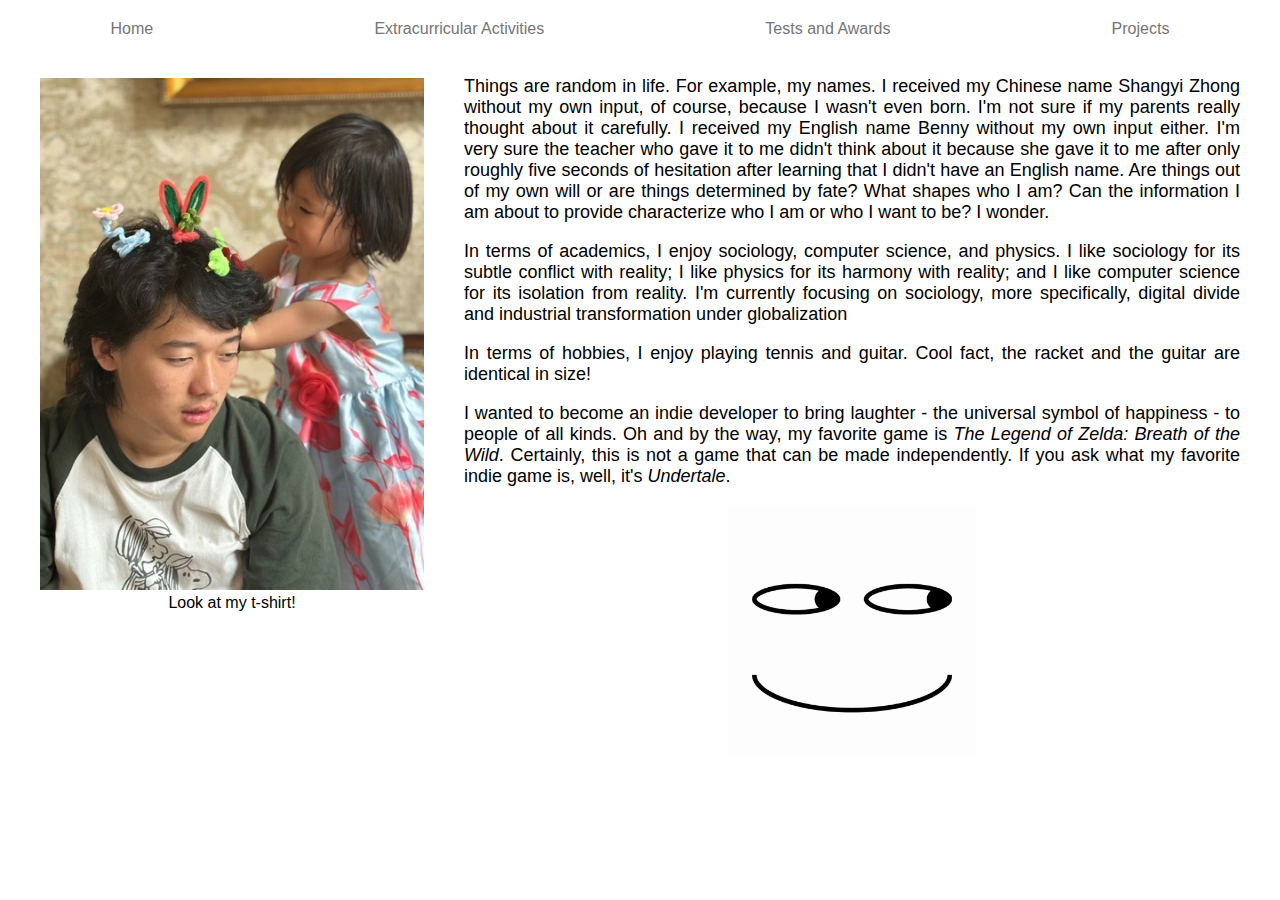
==== index.html @ 9cc28e73 "sus faces" ====
<!DOCTYPE html>
<html lang="en">
<head>
    <meta charset="UTF-8">
    <meta name="viewport" content="width=device-width, initial-scale=1.0">
    <title>Shangyi Zhong</title>
    <link rel="stylesheet" href="styles.css">
    <link rel="icon" type="image/x-icon" href="sus.gif">
</head>
<body>
    <nav class="navbar">
        <a href="index.html">Home</a>
        <a href="eca.html">Extracurricular Activities</a>
        <a href="awards.html">Tests and Awards</a>
        <a href="projects.html">Projects</a>
    </nav>

    <div class="container">
        <div class="l">
            <img src="me.jpg" alt="me" width="600">
            <figcaption>Look at my t-shirt!</figcaption>
        </div>
        
        <div class="r">
            <p>Things are random in life. For example, my names. I received my Chinese name Shangyi Zhong without my own input, of course, because I wasn't even born. I'm not sure if my parents really thought about it carefully. I received my English name Benny without my own input either. I'm very sure the teacher who gave it to me didn't think about it because she gave it to me after only roughly five seconds of hesitation after learning that I didn't have an English name. Are things out of my own will or are things determined by fate? What shapes who I am? Can the information I am about to provide characterize who I am or who I want to be? I wonder.</p>
            <p>In terms of academics, I enjoy sociology, computer science, and physics. I like sociology for its subtle conflict with reality; I like physics for its harmony with reality; and I like computer science for its isolation from reality. I'm currently focusing on sociology, more specifically, digital divide and industrial transformation under globalization</p>
            <p>In terms of hobbies, I enjoy playing tennis and guitar. Cool fact, the racket and the guitar are identical in size!</p>
            <p>I wanted to become an indie developer to bring laughter - the universal symbol of happiness - to people of all kinds. Oh and by the way, my favorite game is <i>The Legend of Zelda: Breath of the Wild</i>. Certainly, this is not a game that can be made independently. If you ask what my favorite indie game is, well, it's <i>Undertale</i>.</p>
            <!-- <p><b>The above contents are extremely cringe... No idea under what mental condition I wrote all these BS. QAQ</b></p> -->
            <img src="sus.gif" alt="Suspicious face" width="250">
        </div>
        
            
    </div>
</body>
</html>
---- styles.css ----
body {
    font-family: Arial, sans-serif;
    margin: 0;
    padding: 0;
}

.navbar {
    display: flex;
    justify-content: space-around; /* Distribute items evenly */
    background-color: white /* #f2f2f2 */; 
    padding: 10px 0;
}

.navbar a {
    text-decoration: none;
    color: #757575;
    padding: 10px 20px;
}

.navbar a:hover {
    background-color: rgb(218, 232, 251);
    border-radius: 5px;
    color: rgb(44, 103, 188);
}

.container {
    display: flex; /* Use flexbox for layout */
    align-items:flex-start; /* Center vertically */
}

.l {
    max-width: 30%; /* Adjust image width */
    margin-right: 40px; /* Space between image and text */
    margin-left: 40px;
    margin-top: 20px;
}

.l img {
    max-width: 100%;
}

.l figcaption {
    text-align: center;
}

.r {
    flex: 1; /* Allow paragraph to grow */
    margin-right: 40px;
}

.r p {
    
    font-size: large;
    text-align: justify;
}

.r img {
    display: block;
    margin-left: auto;
    margin-right: auto;
    
}

.pjl {
    margin-left: 40px;
    margin-right: 40px;
    text-align: justify;
}
.pjl a {
    /* font-family: 'Times New Roman', Times, serif; */
    font-size: x-large;
    
}

.pjl li {
    font-size: x-large;
}

.ddd {
    margin-left: 300px;
    margin-right: 300px;
    font-family: 'Times New Roman', Times, serif;
    text-align: justify;
}

.tb {
    border:1px solid black;
    border-collapse: collapse;
    border-left: none;
    border-right: none;
}

.tb th {
    border:1px solid black;
    border-collapse: collapse;
    border-left: none;
    border-right: none;
}

.tb td {
    border-left: none;
    border-right: none;
}

.ddd img {
    max-width: 100%;
    text-align: center;
}

.ddd figcaption {
    text-align: center;
}

.center {
    display: block;
    margin-left: auto;
    margin-right: auto;
    width: 50%;
}

.tb2{
    border:1px solid black;
    border-collapse: collapse;
    border-left: none;
    border-right: none;
}

.tb2 th {
    border:1px solid black;
    border-collapse: collapse;
    border-left: none;
    border-right: none;
}

.tb2 td {
    border:1px solid black;
    border-collapse: collapse;
    border-left: none;
    border-right: none;
}



/* .tb2, th, td{
    border-left: none;
    border-right: none;
} */

/* .tb2 th tb {
    border:1px solid black;
    border-collapse: collapse;
    border-left: none;
    border-right: none;
} */
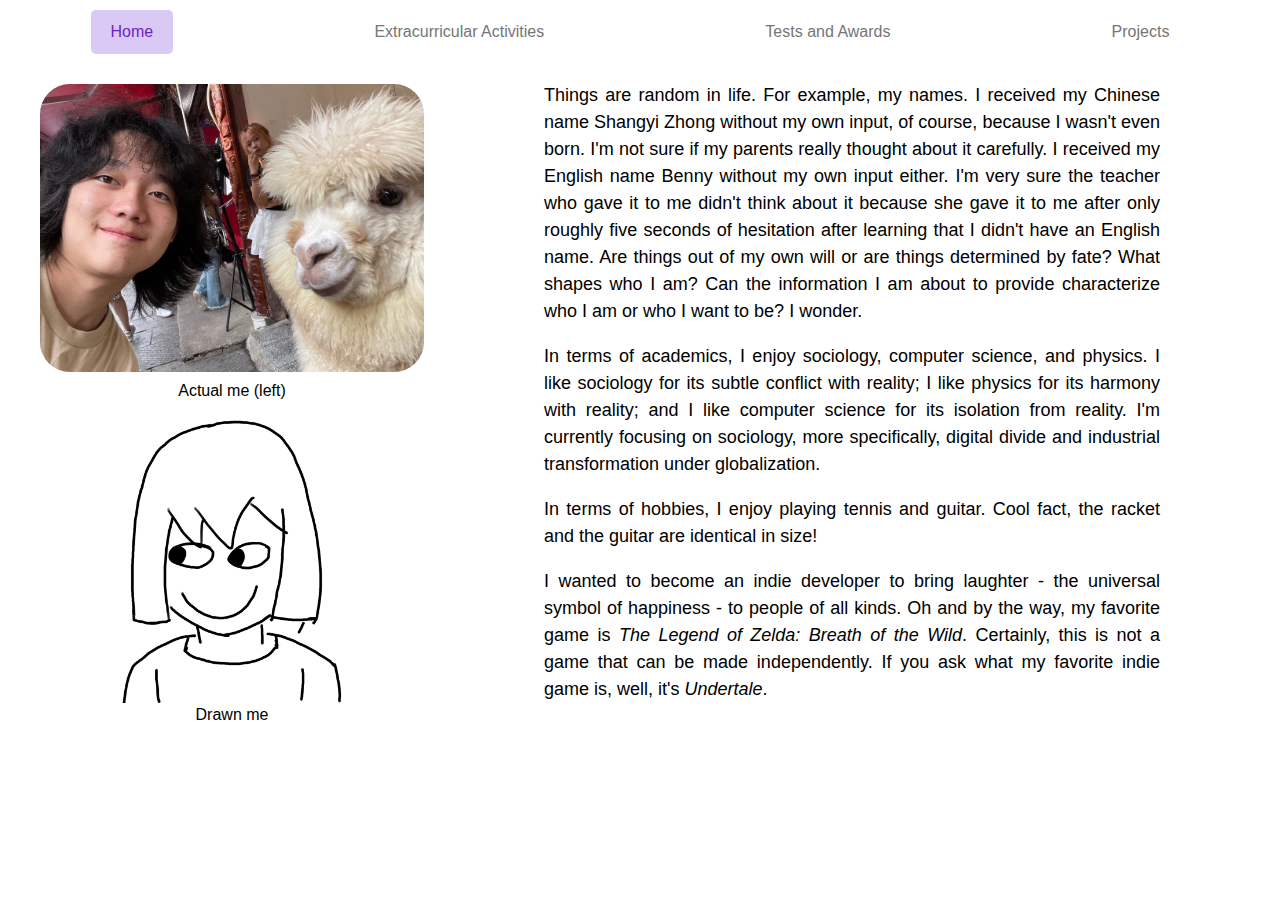
==== commit a3b2bd20: "1" ====
--- a/index.html
+++ b/index.html
@@ -5,11 +5,11 @@
     <meta name="viewport" content="width=device-width, initial-scale=1.0">
     <title>Shangyi Zhong</title>
     <link rel="stylesheet" href="styles.css">
-    <link rel="icon" type="image/x-icon" href="sus.gif">
+    <link rel="icon" type="image/x-icon" href="icon.png">
 </head>
 <body>
     <nav class="navbar">
-        <a href="index.html">Home</a>
+        <a href="index.html" class="active">Home</a>
         <a href="eca.html">Extracurricular Activities</a>
         <a href="awards.html">Tests and Awards</a>
         <a href="projects.html">Projects</a>
@@ -18,16 +18,20 @@
     <div class="container">
         <div class="l">
             <img src="me.jpg" alt="me" width="600">
-            <figcaption>Look at my t-shirt!</figcaption>
+            <figcaption>Actual me (left)</figcaption>
+            <img src="icon.png" alt="face" width="300" class="center">
+            <figcaption>Drawn me</figcaption>
+            
+            
         </div>
         
         <div class="r">
             <p>Things are random in life. For example, my names. I received my Chinese name Shangyi Zhong without my own input, of course, because I wasn't even born. I'm not sure if my parents really thought about it carefully. I received my English name Benny without my own input either. I'm very sure the teacher who gave it to me didn't think about it because she gave it to me after only roughly five seconds of hesitation after learning that I didn't have an English name. Are things out of my own will or are things determined by fate? What shapes who I am? Can the information I am about to provide characterize who I am or who I want to be? I wonder.</p>
-            <p>In terms of academics, I enjoy sociology, computer science, and physics. I like sociology for its subtle conflict with reality; I like physics for its harmony with reality; and I like computer science for its isolation from reality. I'm currently focusing on sociology, more specifically, digital divide and industrial transformation under globalization</p>
-            <p>In terms of hobbies, I enjoy playing tennis and guitar. Cool fact, the racket and the guitar are identical in size!</p>
+            <p>In terms of academics, I enjoy sociology, computer science, and physics. I like sociology for its subtle conflict with reality; I like physics for its harmony with reality; and I like computer science for its isolation from reality. I'm currently focusing on sociology, more specifically, digital divide and industrial transformation under globalization.
+            <p>In terms of hobbies, I enjoy playing tennis and guitar. Cool fact, the racket and the guitar are identical in size!</p> 
             <p>I wanted to become an indie developer to bring laughter - the universal symbol of happiness - to people of all kinds. Oh and by the way, my favorite game is <i>The Legend of Zelda: Breath of the Wild</i>. Certainly, this is not a game that can be made independently. If you ask what my favorite indie game is, well, it's <i>Undertale</i>.</p>
             <!-- <p><b>The above contents are extremely cringe... No idea under what mental condition I wrote all these BS. QAQ</b></p> -->
-            <img src="sus.gif" alt="Suspicious face" width="250">
+            
         </div>
         
             
--- a/styles.css
+++ b/styles.css
@@ -2,12 +2,21 @@
     font-family: Arial, sans-serif;
     margin: 0;
     padding: 0;
+    line-height: 1.5;
+    /* color:rgb(68, 68, 68) */
+    /* background-image: url(bg.png);
+    background-repeat: no-repeat;
+    background-position: center;
+    background-attachment: fixed;
+    background-size: cover; */
+    
 }
+
 
 .navbar {
     display: flex;
     justify-content: space-around; /* Distribute items evenly */
-    background-color: white /* #f2f2f2 */; 
+    background-color: transparent /* #f2f2f2 */; 
     padding: 10px 0;
 }
 
@@ -23,6 +32,12 @@
     color: rgb(44, 103, 188);
 }
 
+.navbar a.active {
+    background-color: rgb(218, 200, 245);
+    border-radius: 5px;
+    color: rgb(108, 37, 195);
+}
+
 .container {
     display: flex; /* Use flexbox for layout */
     align-items:flex-start; /* Center vertically */
@@ -30,26 +45,28 @@
 
 .l {
     max-width: 30%; /* Adjust image width */
-    margin-right: 40px; /* Space between image and text */
+    margin-right: 120px; /* Space between image and text */
     margin-left: 40px;
     margin-top: 20px;
 }
 
 .l img {
     max-width: 100%;
+    border-radius: 30px;
+    /* box-shadow: 5px 5px 5px rgb(128, 128, 128); */
 }
 
 .l figcaption {
     text-align: center;
+    /* font-size: large; */
 }
 
 .r {
     flex: 1; /* Allow paragraph to grow */
-    margin-right: 40px;
+    margin-right: 120px;
 }
 
 .r p {
-    
     font-size: large;
     text-align: justify;
 }
@@ -115,7 +132,7 @@
     display: block;
     margin-left: auto;
     margin-right: auto;
-    width: 50%;
+    /* width: 50%; */
 }
 
 .tb2{
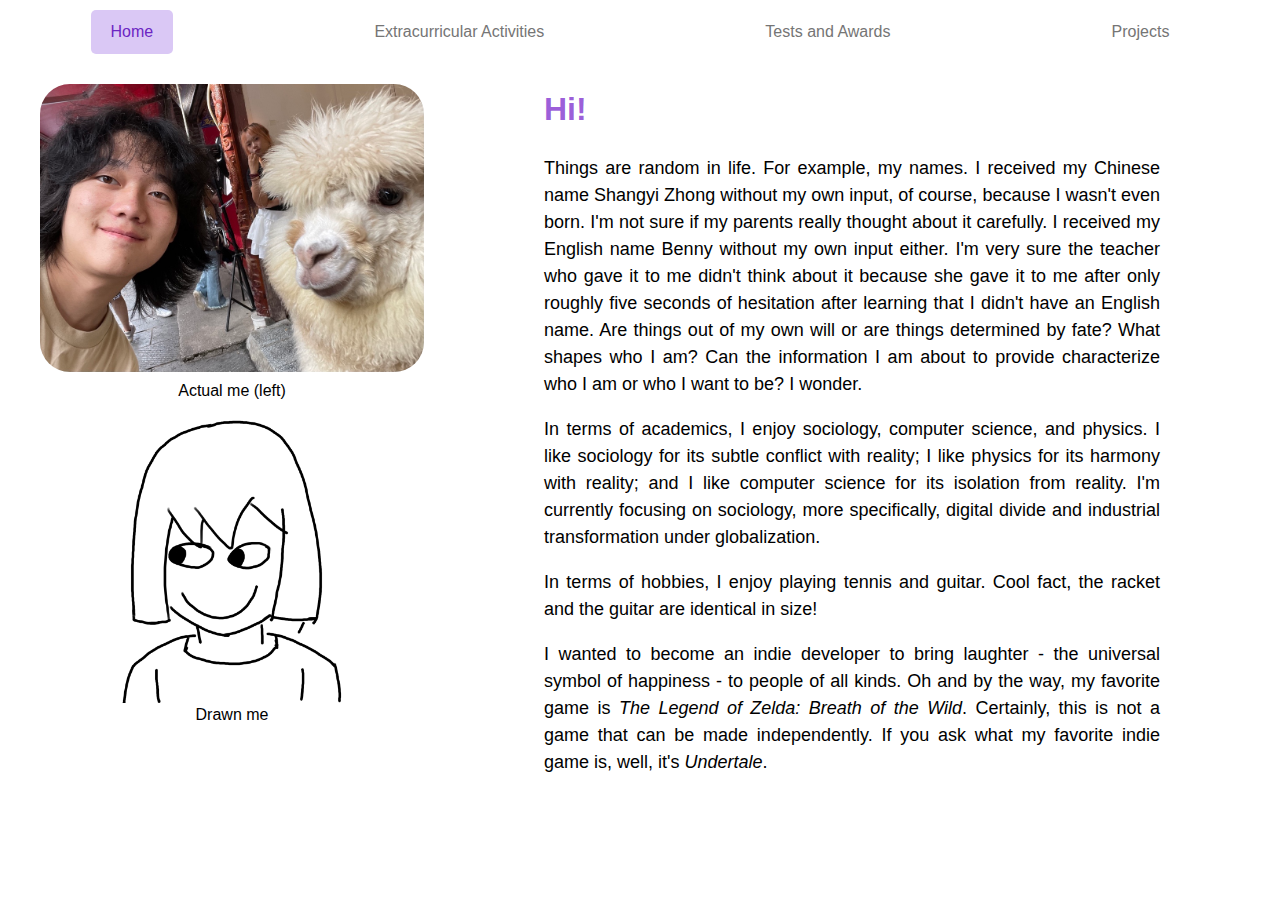
==== commit 62030c8d: "1" ====
--- a/index.html
+++ b/index.html
@@ -26,6 +26,7 @@
         </div>
         
         <div class="r">
+            <h1>Hi!</h1>
             <p>Things are random in life. For example, my names. I received my Chinese name Shangyi Zhong without my own input, of course, because I wasn't even born. I'm not sure if my parents really thought about it carefully. I received my English name Benny without my own input either. I'm very sure the teacher who gave it to me didn't think about it because she gave it to me after only roughly five seconds of hesitation after learning that I didn't have an English name. Are things out of my own will or are things determined by fate? What shapes who I am? Can the information I am about to provide characterize who I am or who I want to be? I wonder.</p>
             <p>In terms of academics, I enjoy sociology, computer science, and physics. I like sociology for its subtle conflict with reality; I like physics for its harmony with reality; and I like computer science for its isolation from reality. I'm currently focusing on sociology, more specifically, digital divide and industrial transformation under globalization.
             <p>In terms of hobbies, I enjoy playing tennis and guitar. Cool fact, the racket and the guitar are identical in size!</p> 
--- a/styles.css
+++ b/styles.css
@@ -10,6 +10,10 @@
     background-attachment: fixed;
     background-size: cover; */
     
+}
+
+h1 {
+    color: rgba(98, 0, 195, 0.623);
 }
 
 
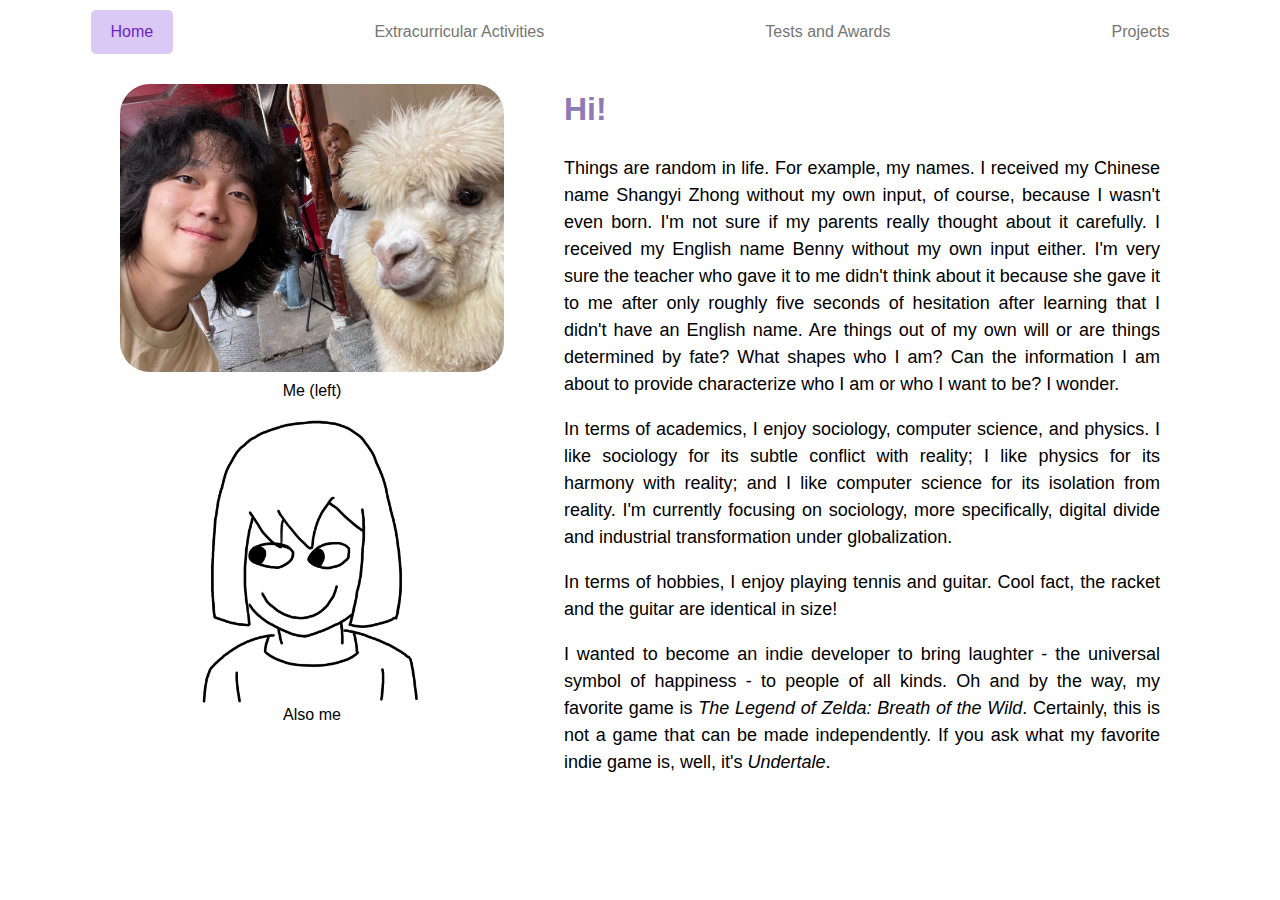
==== commit 581526a6: "1" ====
--- a/index.html
+++ b/index.html
@@ -5,7 +5,7 @@
     <meta name="viewport" content="width=device-width, initial-scale=1.0">
     <title>Shangyi Zhong</title>
     <link rel="stylesheet" href="styles.css">
-    <link rel="icon" type="image/x-icon" href="icon.png">
+    <link rel="icon" type="image/x-icon" href="alsome.png">
 </head>
 <body>
     <nav class="navbar">
@@ -17,10 +17,10 @@
 
     <div class="container">
         <div class="l">
-            <img src="me.jpg" alt="me" width="600">
-            <figcaption>Actual me (left)</figcaption>
-            <img src="icon.png" alt="face" width="300" class="center">
-            <figcaption>Drawn me</figcaption>
+            <img src="me.png" alt="me" width="600">
+            <figcaption>Me (left)</figcaption>
+            <img src="alsome.png" alt="face" width="300" class="center">
+            <figcaption>Also me</figcaption>
             
             
         </div>
--- a/styles.css
+++ b/styles.css
@@ -3,6 +3,7 @@
     margin: 0;
     padding: 0;
     line-height: 1.5;
+    /* background-color: rgb(255, 229, 229); */
     /* color:rgb(68, 68, 68) */
     /* background-image: url(bg.png);
     background-repeat: no-repeat;
@@ -12,8 +13,15 @@
     
 }
 
-h1 {
-    color: rgba(98, 0, 195, 0.623);
+h1{
+    color: rgb(142, 122, 181);
+}
+h2{
+    color: rgb(183, 132, 183);
+}
+
+h3, h4 {
+    color: rgb(224, 174, 208);
 }
 
 
@@ -49,8 +57,8 @@
 
 .l {
     max-width: 30%; /* Adjust image width */
-    margin-right: 120px; /* Space between image and text */
-    margin-left: 40px;
+    margin-right: 60px; /* Space between image and text */
+    margin-left: 120px;
     margin-top: 20px;
 }
 
@@ -83,18 +91,11 @@
 }
 
 .pjl {
-    margin-left: 40px;
-    margin-right: 40px;
+    margin-left: 120px;
+    margin-right: 120px;
     text-align: justify;
-}
-.pjl a {
-    /* font-family: 'Times New Roman', Times, serif; */
-    font-size: x-large;
-    
-}
-
-.pjl li {
-    font-size: x-large;
+    line-height: 1.5;
+    font-size: large;
 }
 
 .ddd {
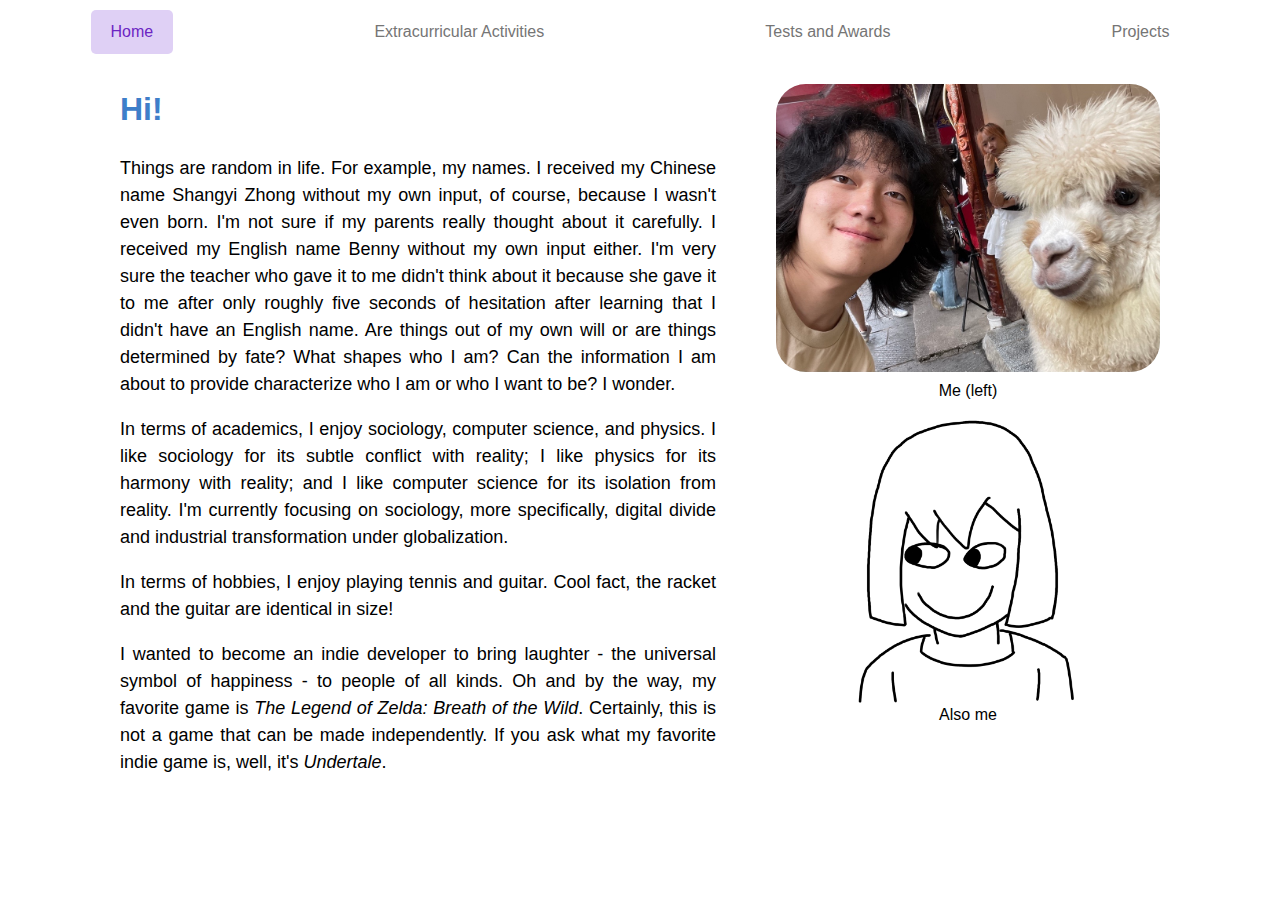
==== commit c362b040: "1" ====
--- a/index.html
+++ b/index.html
@@ -16,26 +16,22 @@
     </nav>
 
     <div class="container">
-        <div class="l">
-            <img src="me.png" alt="me" width="600">
-            <figcaption>Me (left)</figcaption>
-            <img src="alsome.png" alt="face" width="300" class="center">
-            <figcaption>Also me</figcaption>
-            
-            
-        </div>
         
+
         <div class="r">
             <h1>Hi!</h1>
             <p>Things are random in life. For example, my names. I received my Chinese name Shangyi Zhong without my own input, of course, because I wasn't even born. I'm not sure if my parents really thought about it carefully. I received my English name Benny without my own input either. I'm very sure the teacher who gave it to me didn't think about it because she gave it to me after only roughly five seconds of hesitation after learning that I didn't have an English name. Are things out of my own will or are things determined by fate? What shapes who I am? Can the information I am about to provide characterize who I am or who I want to be? I wonder.</p>
             <p>In terms of academics, I enjoy sociology, computer science, and physics. I like sociology for its subtle conflict with reality; I like physics for its harmony with reality; and I like computer science for its isolation from reality. I'm currently focusing on sociology, more specifically, digital divide and industrial transformation under globalization.
             <p>In terms of hobbies, I enjoy playing tennis and guitar. Cool fact, the racket and the guitar are identical in size!</p> 
             <p>I wanted to become an indie developer to bring laughter - the universal symbol of happiness - to people of all kinds. Oh and by the way, my favorite game is <i>The Legend of Zelda: Breath of the Wild</i>. Certainly, this is not a game that can be made independently. If you ask what my favorite indie game is, well, it's <i>Undertale</i>.</p>
-            <!-- <p><b>The above contents are extremely cringe... No idea under what mental condition I wrote all these BS. QAQ</b></p> -->
             
+        </div>   
+        <div class="l">
+            <img src="me.png" alt="me" width="600">
+            <figcaption>Me (left)</figcaption>
+            <img src="alsome.png" alt="face" width="300" class="center">
+            <figcaption>Also me</figcaption>
         </div>
-        
-            
     </div>
 </body>
 </html>
--- a/styles.css
+++ b/styles.css
@@ -14,14 +14,10 @@
 }
 
 h1{
-    color: rgb(142, 122, 181);
+    color: rgb(62, 126, 201);
 }
-h2{
-    color: rgb(183, 132, 183);
-}
-
-h3, h4 {
-    color: rgb(224, 174, 208);
+h2,h3,h4{
+    color: rgb(101, 168, 239);
 }
 
 
@@ -45,7 +41,7 @@
 }
 
 .navbar a.active {
-    background-color: rgb(218, 200, 245);
+    background-color: rgb(223, 208, 245);
     border-radius: 5px;
     color: rgb(108, 37, 195);
 }
@@ -57,8 +53,8 @@
 
 .l {
     max-width: 30%; /* Adjust image width */
-    margin-right: 60px; /* Space between image and text */
-    margin-left: 120px;
+    margin-right: 120px; /* Space between image and text */
+    margin-left: 60px;
     margin-top: 20px;
 }
 
@@ -75,7 +71,7 @@
 
 .r {
     flex: 1; /* Allow paragraph to grow */
-    margin-right: 120px;
+    margin-left: 120px;
 }
 
 .r p {
@@ -94,8 +90,10 @@
     margin-left: 120px;
     margin-right: 120px;
     text-align: justify;
-    line-height: 1.5;
-    font-size: large;
+}
+
+.pjl ul {
+    font-size: x-large;
 }
 
 .ddd {
@@ -161,17 +159,24 @@
     border-right: none;
 }
 
+.pjl ul {
+    padding: 0;
+    font-size: large;
+    line-height: 1.5;
+}
 
+.pjl ul li a {
+    text-decoration: none; /* Remove underline */
+    color: blue; /* Same as navbar */
+    padding: 3px 5px; /* Same padding as navbar */
+    text-decoration: underline;
+    display: inline-block; /* Ensure padding covers the entire clickable area */
+    
+}
 
-/* .tb2, th, td{
-    border-left: none;
-    border-right: none;
-} */
+.pjl ul li a:hover {
+    background-color: rgb(218, 232, 251); /* Hover background color */
+    border-radius: 3px; /* Rounded corners like navbar */
+    color: rgb(44, 103, 188); /* Change text color on hover */
+}
 
-/* .tb2 th tb {
-    border:1px solid black;
-    border-collapse: collapse;
-    border-left: none;
-    border-right: none;
-} */
-
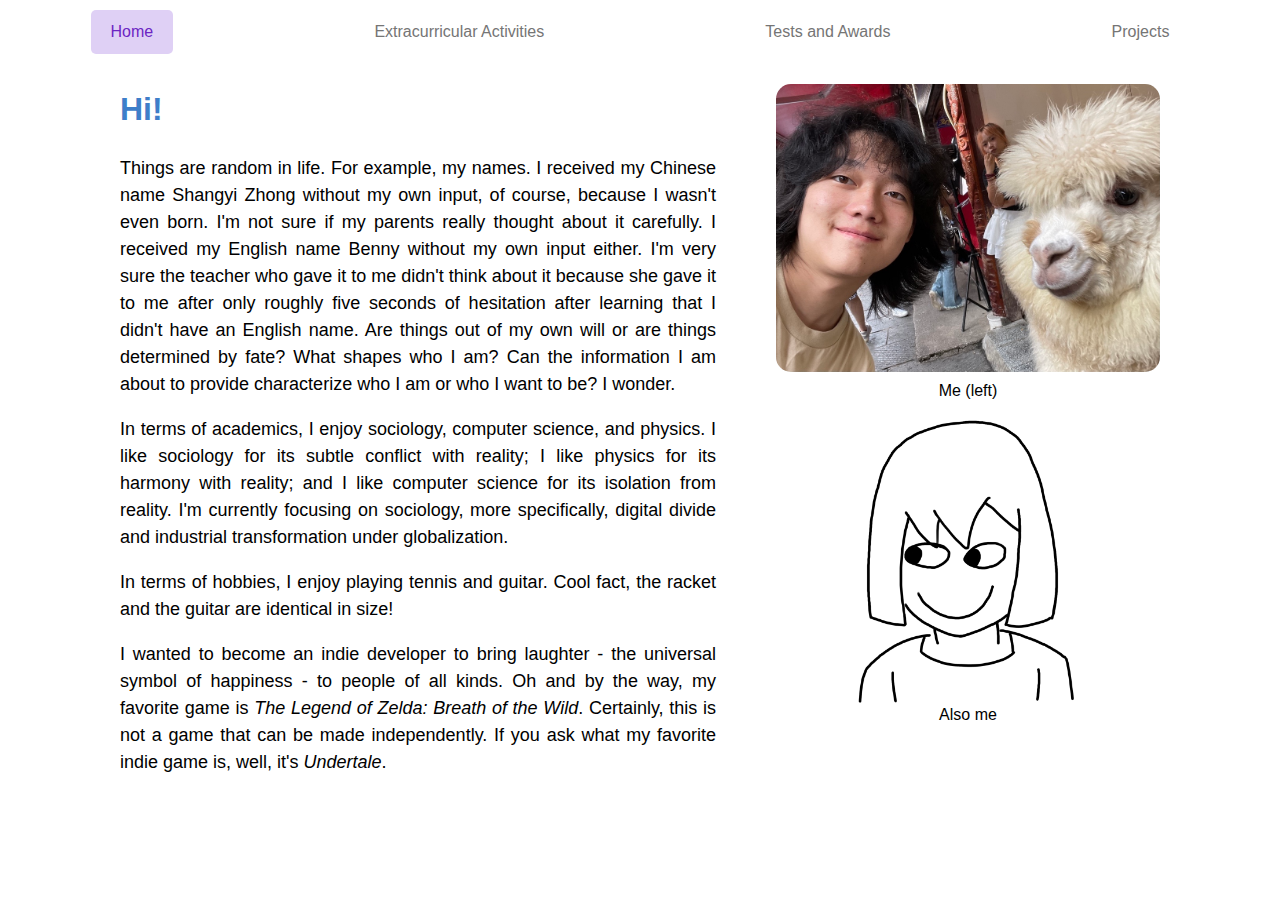
==== commit 1040fa2a: "1" ====
--- a/index.html
+++ b/index.html
@@ -27,10 +27,12 @@
             
         </div>   
         <div class="l">
-            <img src="me.png" alt="me" width="600">
-            <figcaption>Me (left)</figcaption>
-            <img src="alsome.png" alt="face" width="300" class="center">
-            <figcaption>Also me</figcaption>
+            <div class="rounded">
+                <img src="me.png" alt="me" width="600">
+                <figcaption>Me (left)</figcaption>
+                <img src="alsome.png" alt="face" width="300" class="center">
+                <figcaption>Also me</figcaption>
+            </div>
         </div>
     </div>
 </body>
--- a/styles.css
+++ b/styles.css
@@ -3,23 +3,15 @@
     margin: 0;
     padding: 0;
     line-height: 1.5;
-    /* background-color: rgb(255, 229, 229); */
-    /* color:rgb(68, 68, 68) */
-    /* background-image: url(bg.png);
-    background-repeat: no-repeat;
-    background-position: center;
-    background-attachment: fixed;
-    background-size: cover; */
-    
 }
 
 h1{
     color: rgb(62, 126, 201);
 }
+
 h2,h3,h4{
     color: rgb(101, 168, 239);
 }
-
 
 .navbar {
     display: flex;
@@ -60,8 +52,12 @@
 
 .l img {
     max-width: 100%;
-    border-radius: 30px;
+    
     /* box-shadow: 5px 5px 5px rgb(128, 128, 128); */
+}
+
+.rounded img {
+    border-radius: 15px;
 }
 
 .l figcaption {
@@ -75,6 +71,11 @@
 }
 
 .r p {
+    font-size: large;
+    text-align: justify;
+}
+
+.r li {
     font-size: large;
     text-align: justify;
 }
@@ -159,13 +160,13 @@
     border-right: none;
 }
 
-.pjl ul {
+.r ul {
     padding: 0;
     font-size: large;
     line-height: 1.5;
 }
 
-.pjl ul li a {
+.r ul li a {
     text-decoration: none; /* Remove underline */
     color: blue; /* Same as navbar */
     padding: 3px 5px; /* Same padding as navbar */
@@ -174,9 +175,79 @@
     
 }
 
-.pjl ul li a:hover {
+.r ul li a:hover {
     background-color: rgb(218, 232, 251); /* Hover background color */
     border-radius: 3px; /* Rounded corners like navbar */
     color: rgb(44, 103, 188); /* Change text color on hover */
 }
 
+/* Container for the slider */
+#slider {
+    max-width: 100%;
+    overflow: hidden;
+    position: relative; /* Necessary for positioning arrows within the slider */
+    margin: 0 auto; /* Centers the slider horizontally */
+}
+
+/* Each slide */
+.slide {
+    max-width: 100%;
+    float: left;
+    position: relative;
+}
+
+.slide img {
+    width: 100%;
+    height: 100%;
+}
+
+/* Styling for the navigation arrows */
+.prev, .next {
+    cursor: pointer;
+    position: relative;
+    top: 50%; /* Centers vertically */
+    width: auto;
+    padding: 3px;
+    margin-top: -22px; /* Offset to perfectly center vertically */
+    color: white;
+    font-weight: bold;
+    font-size: 24px;
+    user-select: none;
+    background-color: rgba(0, 0, 0, 0.5); /* Transparent background for arrows */
+    border-radius: 3px;
+    transition: background-color 0.3s ease; /* Smooth transition */
+    z-index: 10; /* Ensures arrows are on top of images */
+}
+
+.prev {
+    left: 0;
+    border-radius: 3px 3px 3px 3px;
+}
+
+.next {
+    right: 0;
+    border-radius: 3px 3px 3px 3px;
+}
+
+/* Hover effect for arrows */
+.prev:hover, .next:hover {
+    background-color: rgba(0, 0, 0, 0.8); /* Darker background on hover */
+}
+
+/* Sequence display */
+.sequence-display {
+    position: relative;
+    bottom: 0px; /* 10px from the bottom */
+    left:0px; /* 10px from the left */
+    color: white;
+    background-color: rgba(0, 0, 0, 0.5); /* Semi-transparent background */
+    padding: 3px 3px;
+    font-size: 16px;
+    border-radius: 3px;
+    z-index: 20; /* Above the image */
+    width: 8%;
+
+}
+
+
+  